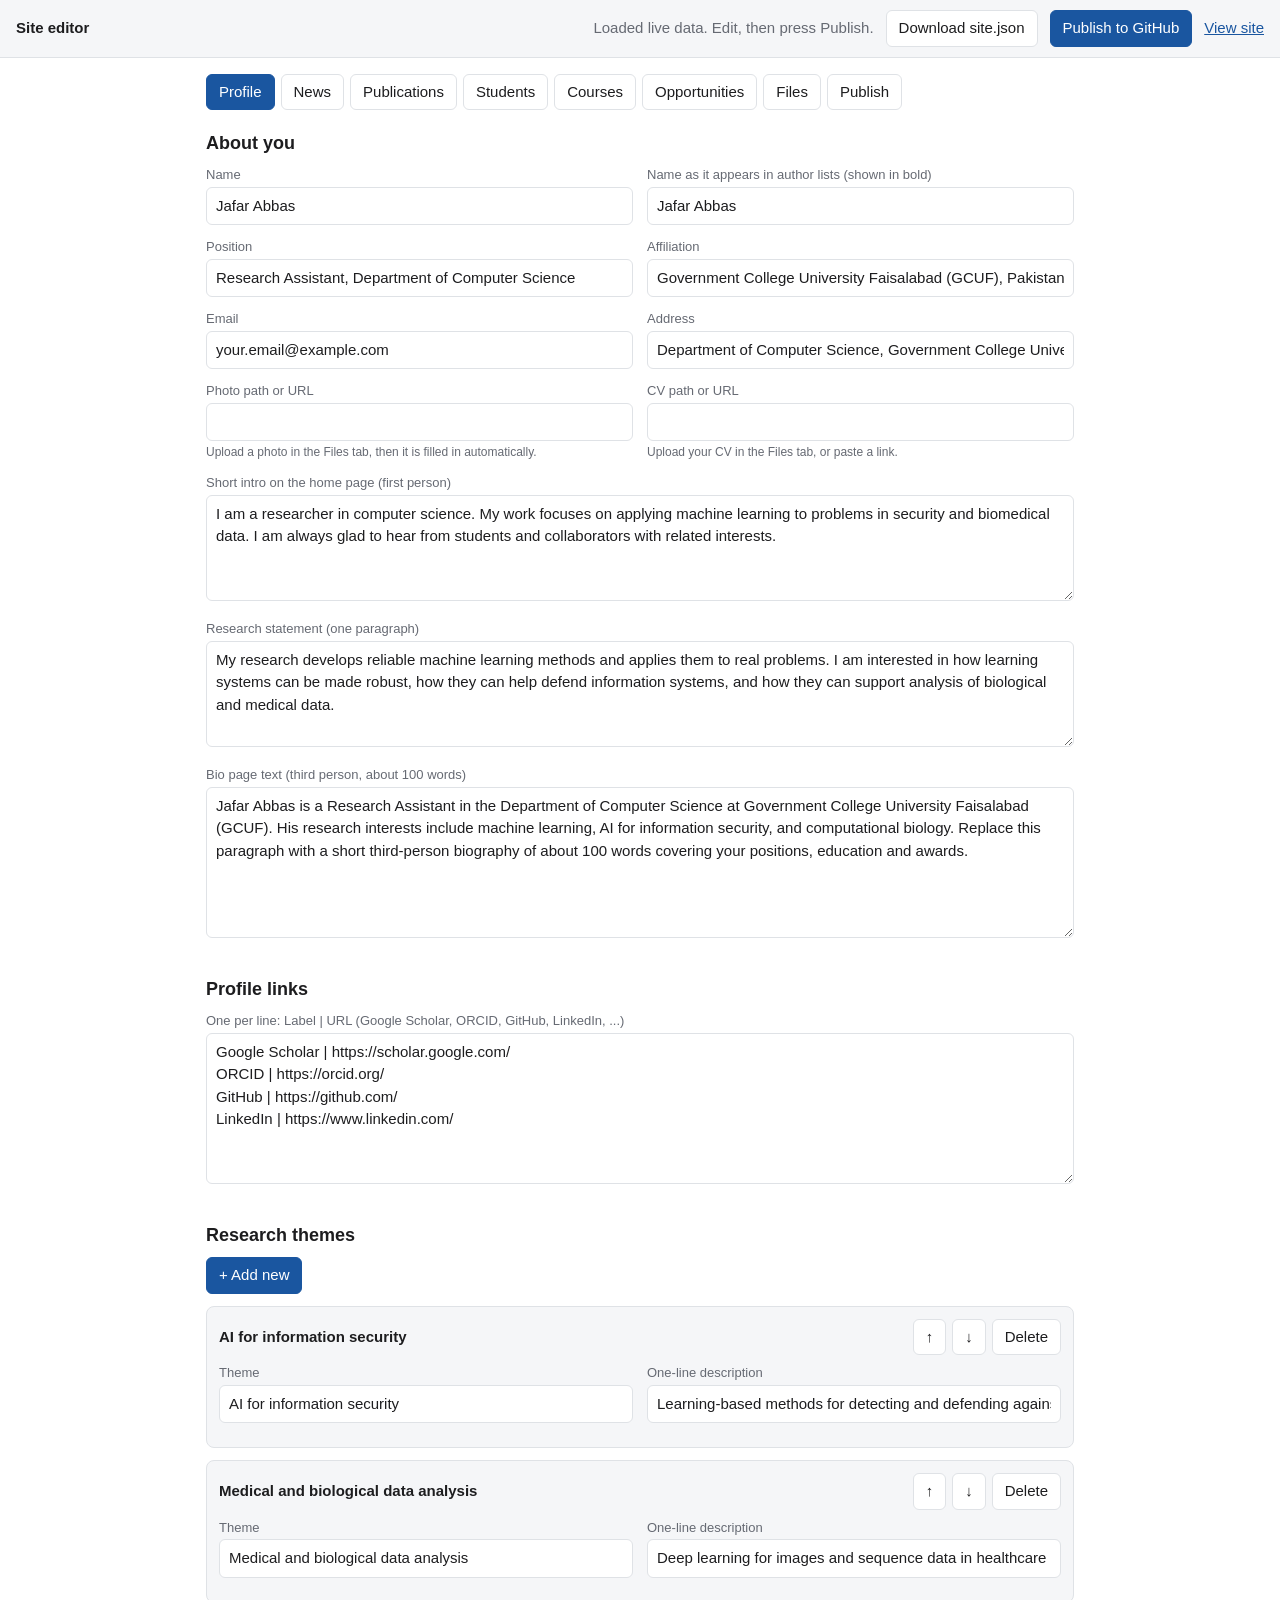
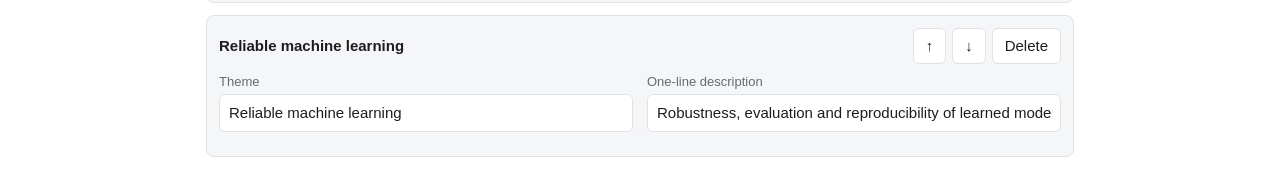
==== admin.html @ 52266567 "Add files via upload" ====
<!DOCTYPE html>
<html lang="en">
<head>
<meta charset="utf-8">
<meta name="viewport" content="width=device-width, initial-scale=1">
<meta name="robots" content="noindex, nofollow">
<title>Site editor</title>
<style>
  :root { --bg:#fff; --fg:#1d1d1f; --muted:#666a73; --link:#1a56a0; --rule:#dfe2e6; --soft:#f5f6f8; --ok:#1c7c3a; --warn:#b45309; }
  @media (prefers-color-scheme: dark) { :root { --bg:#121316; --fg:#e8e8ea; --muted:#9a9aa3; --link:#7db3ff; --rule:#2a2b30; --soft:#1b1c21; --ok:#5fd18a; --warn:#f0a35c; } }
  * { box-sizing: border-box; }
  body { margin:0; background:var(--bg); color:var(--fg); font:15px/1.5 -apple-system,"Segoe UI",Roboto,Helvetica,Arial,sans-serif; }
  a { color: var(--link); }
  #bar { position:sticky; top:0; z-index:5; background:var(--soft); border-bottom:1px solid var(--rule); padding:10px 16px; display:flex; gap:12px; align-items:center; flex-wrap:wrap; }
  #bar strong { margin-right:auto; }
  #status { color:var(--muted); }
  #status.dirty { color:var(--warn); }
  #status.ok { color:var(--ok); }
  main { max-width:900px; margin:0 auto; padding:16px; }
  #tabs { display:flex; flex-wrap:wrap; gap:6px; margin-bottom:16px; }
  #tabs button.on { background:var(--link); color:#fff; border-color:var(--link); }
  button { font:inherit; padding:6px 12px; border:1px solid var(--rule); background:var(--bg); color:var(--fg); border-radius:6px; cursor:pointer; }
  button:hover { border-color:var(--link); }
  button.primary { background:var(--link); color:#fff; border-color:var(--link); }
  label { display:block; font-size:13px; color:var(--muted); margin:0 0 2px; }
  input[type=text], input[type=password], textarea, select { width:100%; font:inherit; padding:7px 9px; border:1px solid var(--rule); border-radius:6px; background:var(--bg); color:var(--fg); }
  textarea { resize:vertical; }
  .field { margin-bottom:12px; }
  .hint { font-size:12px; color:var(--muted); margin-top:2px; }
  .card { border:1px solid var(--rule); border-radius:8px; padding:12px; margin-bottom:12px; background:var(--soft); }
  .cardhead { display:flex; justify-content:space-between; align-items:center; margin-bottom:8px; gap:8px; }
  .cardhead .btns { display:flex; gap:6px; }
  .grid { display:grid; grid-template-columns:1fr 1fr; gap:0 14px; }
  .grid .wide { grid-column:1 / -1; }
  h2 { margin:20px 0 8px; font-size:18px; }
  #banner { background:var(--soft); border:1px solid var(--warn); padding:8px 12px; border-radius:6px; margin-bottom:14px; display:none; }
  pre#log { background:var(--soft); padding:10px; border-radius:6px; white-space:pre-wrap; min-height:40px; }
  @media (max-width:640px) { .grid { grid-template-columns:1fr; } }
</style>
</head>
<body>
<div id="bar">
  <strong>Site editor</strong>
  <span id="status">Loading…</span>
  <button id="btnDownload">Download site.json</button>
  <button id="btnPublish" class="primary">Publish to GitHub</button>
  <a href="index.html" target="_blank" rel="noopener">View site</a>
</div>
<main>
  <div id="banner">Showing your unsaved draft from this browser. <button id="btnDiscard">Discard draft and reload live data</button></div>
  <div id="tabs"></div>
  <div id="panel"></div>
</main>
<script src="admin.js"></script>
</body>
</html>
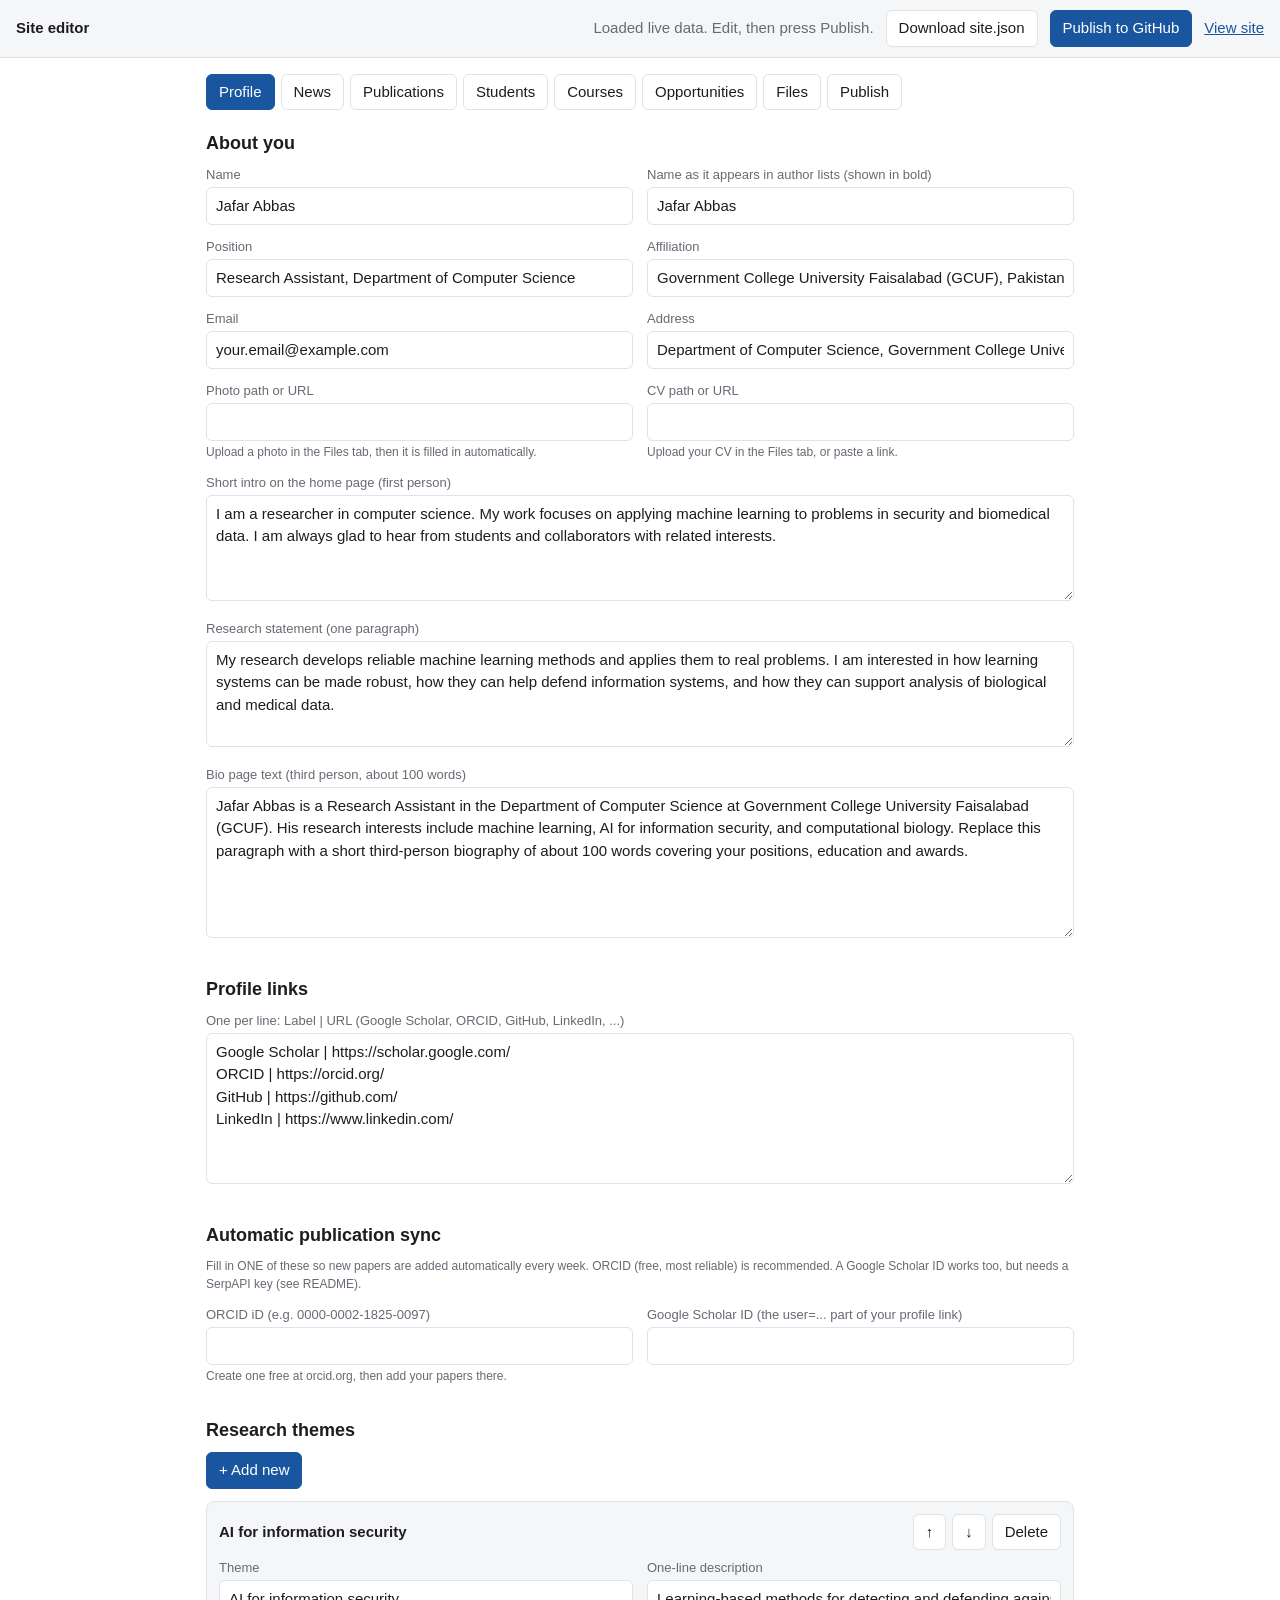
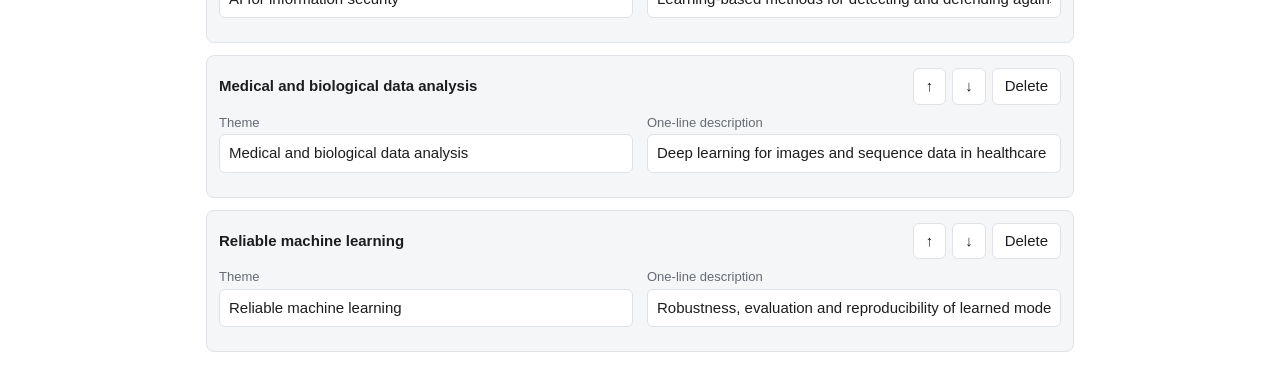
==== commit c81b0a21: "Add files via upload" ====
--- a/admin.html
+++ b/admin.html
@@ -35,6 +35,9 @@
   h2 { margin:20px 0 8px; font-size:18px; }
   #banner { background:var(--soft); border:1px solid var(--warn); padding:8px 12px; border-radius:6px; margin-bottom:14px; display:none; }
   pre#log { background:var(--soft); padding:10px; border-radius:6px; white-space:pre-wrap; min-height:40px; }
+  body.embed #bar a, body.embed #bar strong { display:none; }
+  body.embed #bar { justify-content:flex-start; }
+  body.embed main { padding:10px; }
   @media (max-width:640px) { .grid { grid-template-columns:1fr; } }
 </style>
 </head>
